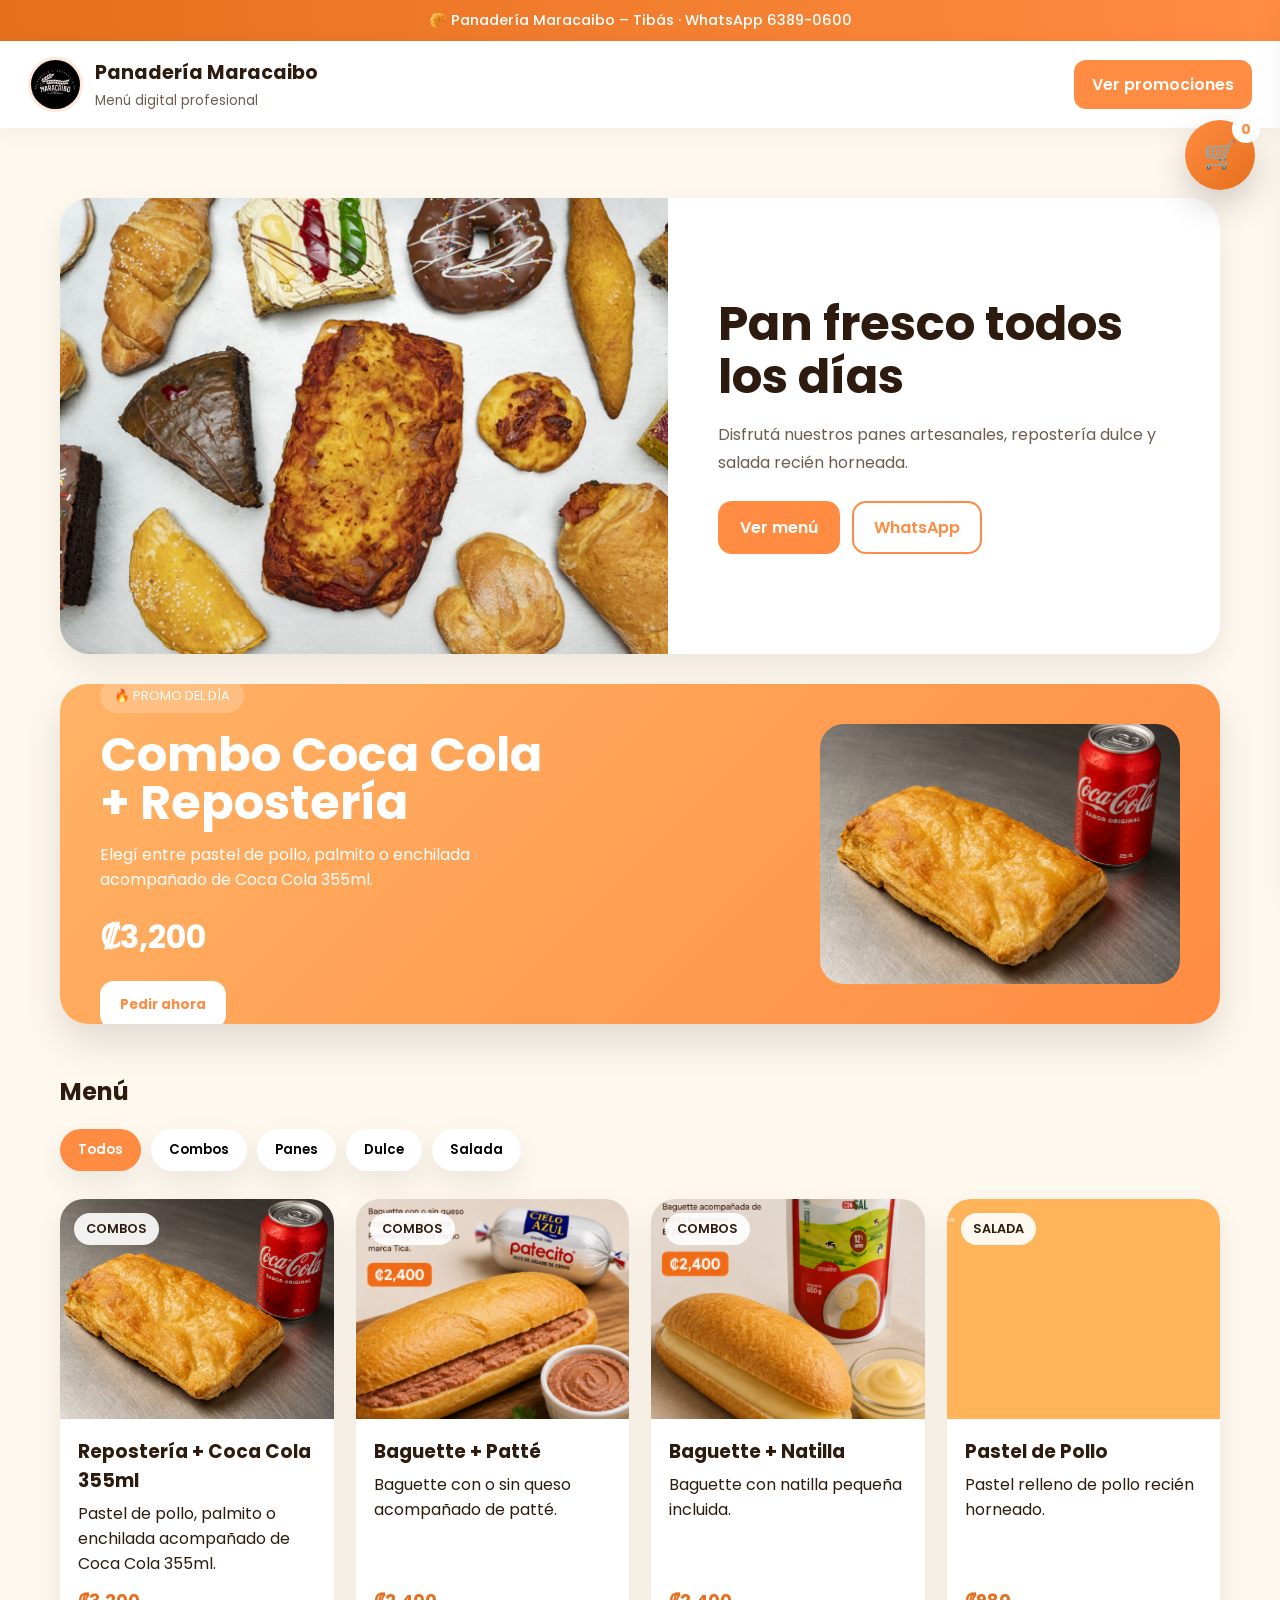
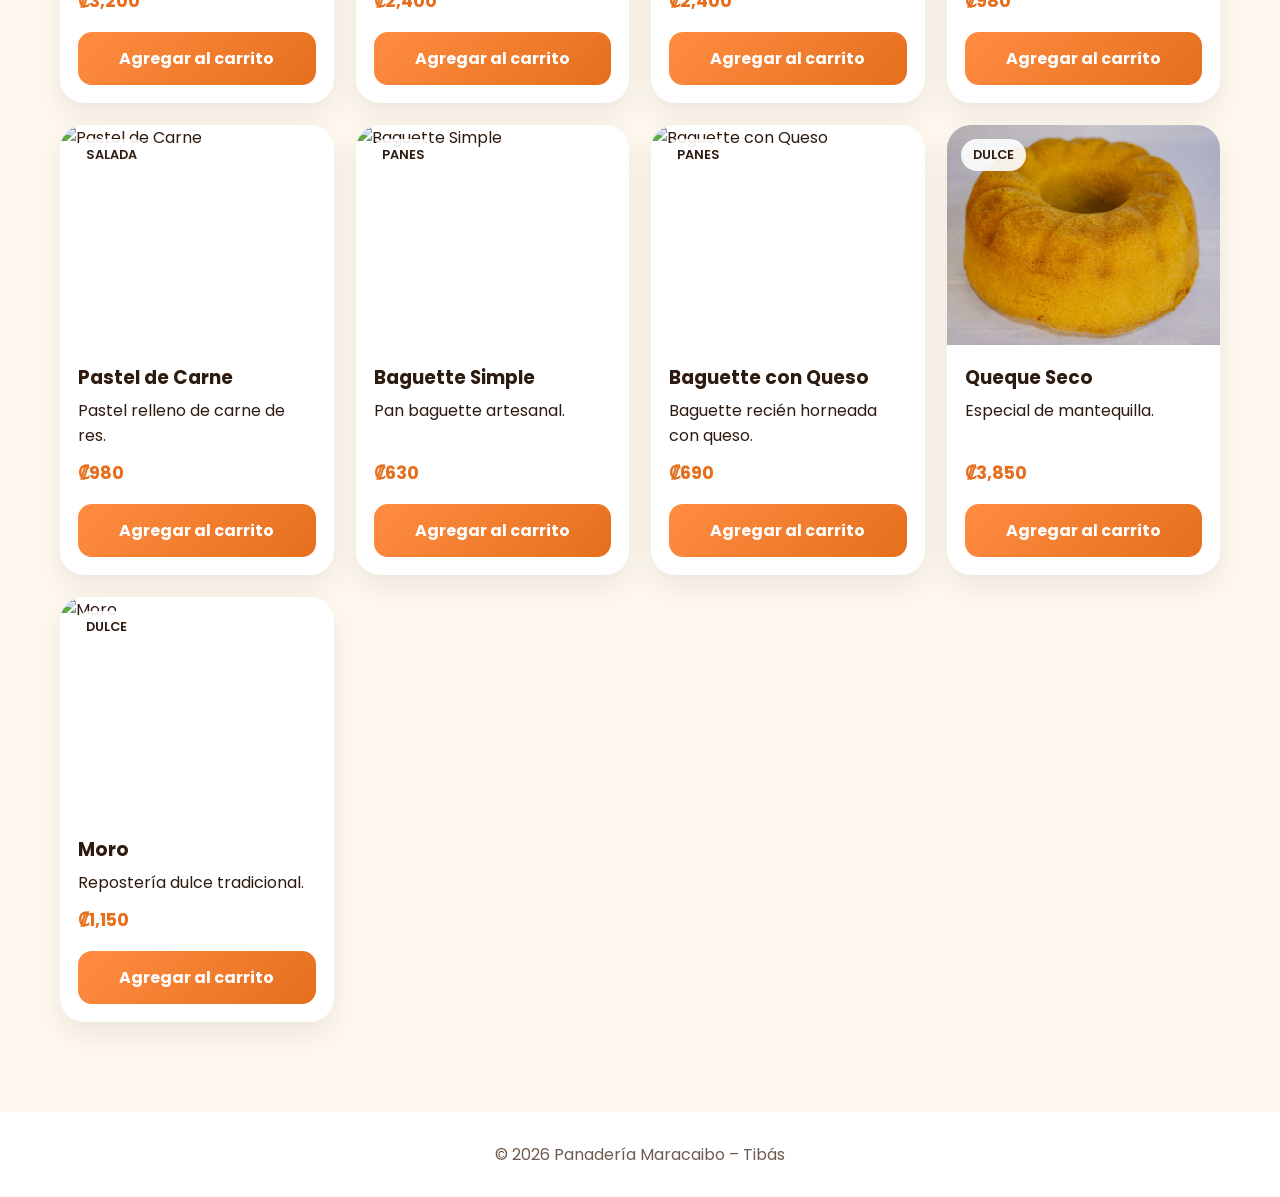
==== index.html @ ee7dabd1 "23" ====
<!DOCTYPE html>
<html lang="es">
<head>
<meta charset="UTF-8">
<meta name="viewport" content="width=device-width, initial-scale=1.0">

<title>Panadería Maracaibo – Tibás</title>

<link href="https://fonts.googleapis.com/css2?family=Poppins:wght@300;400;500;600;700&display=swap" rel="stylesheet">

<link rel="stylesheet" href="style.css">
</head>

<body>

<div class="top-bar">
🥐 Panadería Maracaibo – Tibás · WhatsApp 6389-0600
</div>

<header>

<div class="brand">

<img src="./img/logo-panaderia.jpg" class="logo-img">

<div>
<h1>Panadería Maracaibo</h1>
<small>Menú digital profesional</small>
</div>

</div>

<a href="#" class="header-btn">
Ver promociones
</a>

</header>
<!-- CARRITO -->

<div class="cart-icon" onclick="toggleCart()">

🛒

<span id="cart-count">
0
</span>

</div>

<div class="cart-panel" id="cartPanel">

<!-- HEADER -->

<div class="cart-header">

<h2>
Tu carrito
</h2>

<span onclick="toggleCart()">
×
</span>

</div>

<!-- ITEMS -->

<div id="cart-items">

<p>
Tu carrito está vacío
</p>

</div>

<!-- FOOTER -->

<div class="cart-footer">

<h3 id="cart-total">
Total: ₡0
</h3>

<div class="cart-actions">

<div class="trash-floating" onclick="vaciarCarrito()">
🗑️
</div>

<button onclick="mostrarFormulario()">
Realizar pedido
</button>

</div>

</div>

<!-- FORMULARIO -->

<div class="checkout-form" id="checkoutForm">

<h2>
Finalizar compra
</h2>

<input type="text" placeholder="Nombre completo">

<input type="tel" placeholder="Teléfono">

<input type="text" placeholder="Dirección exacta">

<select>

<option>Efectivo</option>
<option>Sinpe</option>
<option>Tarjeta</option>

</select>

<label class="upload-box">

Subir comprobante SINPE

<input type="file" hidden>

</label>

<textarea placeholder="Comentarios"></textarea>

<button class="finish-btn">
Realizar pedido
</button>

</div>

</div>

</div>

</div>

<div id="cart-items">

</div>

</div>

</div>

</div>

<!-- HERO -->

<section class="hero">

<div class="hero-box">

<img src="./img/hero-panaderia.jpg">

<div class="hero-content">

<h2>
Pan fresco todos los días
</h2>

<p>
Disfrutá nuestros panes artesanales,
repostería dulce y salada recién horneada.
</p>

<div class="hero-buttons">

<a href="#" class="btn-main">
Ver menú
</a>

<a href="#" class="btn-second">
WhatsApp
</a>

</div>

</div>

</div>

</section>

<!-- SLIDER -->

<section class="slider-section">

<div class="slider">

<div class="slide active">

<div class="slide-text">

<span class="slide-badge">
🔥 PROMO DEL DÍA
</span>

<h2>
Combo Coca Cola + Repostería
</h2>

<p>
Elegí entre pastel de pollo,
palmito o enchilada acompañado
de Coca Cola 355ml.
</p>

<div class="slide-price">
₡3,200
</div>

<button>
Pedir ahora
</button>

</div>

<img src="./img/combo-coca-cola.jpg">

</div>

<div class="slide">

<div class="slide-text">

<span class="slide-badge">
🥖 ESPECIAL
</span>

<h2>
Baguette + Patté
</h2>

<p>
Baguette con o sin queso acompañado de patté.
</p>

<div class="slide-price">
₡2,400
</div>

<button>
Ordenar
</button>

</div>

<img src="./img/baguette-patte.jpg">

</div>

<div class="slide">

<div class="slide-text">

<span class="slide-badge">
🍰 FAVORITO
</span>

<h2>
Queque Seco
</h2>

<p>
Especial de mantequilla recién horneado.
</p>

<div class="slide-price">
₡3,850
</div>

<button>
Comprar
</button>

</div>

<img src="./img/queque-seco.jpg">

</div>

</div>

</section>

<!-- MENU -->

<section class="section">

<h2 style="margin-bottom:20px;">
Menú
</h2>

<div class="filters">

<button class="filter active" data-cat="all">
Todos
</button>

<button class="filter" data-cat="combos">
Combos
</button>

<button class="filter" data-cat="panes">
Panes
</button>

<button class="filter" data-cat="dulce">
Dulce
</button>

<button class="filter" data-cat="salada">
Salada
</button>

</div>

<div class="grid" id="grid"></div>

</section>

<!-- MODAL -->

<div class="modal" id="modal">

<div class="modal-box">

<div class="close" onclick="cerrar()">
×
</div>

<img id="mImg">

<div class="modal-content">

<h3 id="mNombre"></h3>

<p id="mDesc"></p>

<div class="modal-price" id="mPrecio"></div>

</div>

</div>

</div>
<!-- =========================
FORMULARIO PEDIDOS
PEGAR ARRIBA DEL FOOTER
========================= -->

<div class="pedido-modal" id="pedidoModal">

<div class="pedido-box">

<span class="cerrar-pedido" onclick="cerrarPedido()">
×
</span>

<h2>Finalizar pedido</h2>

<form id="pedidoForm">

<input 
type="text" 
id="nombre" 
placeholder="Nombre completo" 
required
>

<input 
type="tel" 
id="telefono" 
placeholder="Teléfono" 
required
>

<input 
type="text" 
id="direccion" 
placeholder="Dirección" 
required
>

<textarea 
id="productosPedido" 
readonly
></textarea>

<select id="metodoPago">

<option>Efectivo</option>
<option>Sinpe</option>
<option>Tarjeta</option>

</select>

<textarea 
id="comentarios" 
placeholder="Comentarios adicionales"
></textarea>

<button type="submit">
Enviar pedido
</button>

</form>

</div>

</div>

<footer>


© 2026 Panadería Maracaibo – Tibás
</footer>

<script src="script.js"></script>
</body>
</html>
---- style.css ----
:root{
--naranja:#ff8c42;
--naranja-oscuro:#e56f1c;
--crema:#fff8ef;
--texto:#2e1b0f;
--gris:#6f5b4f;
--card:#ffffff;
--shadow:0 12px 30px rgba(0,0,0,.08);
}

*{
margin:0;
padding:0;
box-sizing:border-box;
font-family:'Poppins',sans-serif;
}

body{
background:var(--crema);
color:var(--texto);
overflow-x:hidden;
}

/* TOP */

.top-bar{
background:linear-gradient(90deg,var(--naranja-oscuro),var(--naranja));
color:white;
padding:10px;
text-align:center;
font-size:.9rem;
font-weight:500;
}

/* HEADER */

header{
background:white;
padding:16px 28px;
display:flex;
justify-content:space-between;
align-items:center;
position:sticky;
top:0;
z-index:100;
box-shadow:0 5px 20px rgba(0,0,0,.05);
}

.brand{
display:flex;
align-items:center;
gap:12px;
}

.logo-img{
width:55px;
height:55px;
border-radius:50%;
object-fit:cover;
border:3px solid rgba(255,140,66,.2);
}

.brand h1{
font-size:1.2rem;
}

.brand small{
color:var(--gris);
}

.header-btn{
background:var(--naranja);
color:white;
padding:12px 18px;
border-radius:12px;
text-decoration:none;
font-weight:600;
transition:.2s;
}

.header-btn:hover{
background:var(--naranja-oscuro);
}

/* HERO */

.hero{
max-width:1200px;
margin:30px auto;
padding:0 20px;
}

.hero-box{
background:white;
border-radius:30px;
overflow:hidden;
display:grid;
grid-template-columns:1.1fr 1fr;
box-shadow:var(--shadow);
}

.hero-box img{
width:100%;
height:100%;
object-fit:cover;
min-height:420px;
}

.hero-content{
padding:50px;
display:flex;
flex-direction:column;
justify-content:center;
}

.hero-content h2{
font-size:3rem;
line-height:1.1;
margin-bottom:18px;
}

.hero-content p{
font-size:1rem;
color:var(--gris);
line-height:1.7;
margin-bottom:25px;
}

.hero-buttons{
display:flex;
gap:12px;
flex-wrap:wrap;
}

.btn-main{
background:var(--naranja);
color:white;
padding:14px 22px;
border-radius:14px;
text-decoration:none;
font-weight:600;
}

.btn-second{
border:2px solid var(--naranja);
color:var(--naranja);
padding:12px 20px;
border-radius:14px;
text-decoration:none;
font-weight:600;
}

/* SLIDER */

.slider-section{
max-width:1200px;
margin:auto;
padding:0 20px 40px;
}

.slider{
position:relative;
height:340px;
border-radius:28px;
overflow:hidden;
box-shadow:0 18px 40px rgba(0,0,0,.12);
}

.slide{
position:absolute;
inset:0;
opacity:0;
transition:1s;
display:flex;
align-items:center;
justify-content:space-between;
padding:40px;
background:linear-gradient(135deg,#ffb366,#ff8c42);
color:white;
}

.slide.active{
opacity:1;
z-index:2;
}

.slide-text{
max-width:450px;
}

.slide-badge{
display:inline-block;
padding:8px 14px;
border-radius:999px;
background:rgba(255,255,255,.2);
margin-bottom:18px;
font-size:.8rem;
}

.slide h2{
font-size:3rem;
line-height:1;
margin-bottom:15px;
}

.slide p{
line-height:1.6;
margin-bottom:20px;
}

.slide-price{
font-size:2rem;
font-weight:700;
margin-bottom:20px;
}

.slide button{
background:white;
border:none;
padding:14px 20px;
border-radius:14px;
font-weight:700;
color:#ff8c42;
cursor:pointer;
}

.slide img{
width:360px;
height:260px;
object-fit:cover;
border-radius:24px;
}

/* MENU */

.section{
max-width:1200px;
margin:auto;
padding:10px 20px 40px;
}

.filters{
display:flex;
gap:10px;
flex-wrap:wrap;
margin-bottom:28px;
}

.filter{
border:none;
padding:11px 18px;
border-radius:999px;
background:white;
cursor:pointer;
font-weight:600;
box-shadow:var(--shadow);
}

.filter.active{
background:var(--naranja);
color:white;
}

.grid{
display:grid;
grid-template-columns:repeat(auto-fill,minmax(270px,1fr));
gap:22px;
}

.card{
background:white;
border-radius:24px;
overflow:hidden;
box-shadow:0 12px 30px rgba(0,0,0,.08);
cursor:pointer;
transition:.25s;
position:relative;
display:flex;
flex-direction:column;
height:100%;
}

.card:hover{
transform:translateY(-6px);
}

.card img{
width:100%;
height:220px;
object-fit:cover;
}

.card-body{
padding:18px;
display:flex;
flex-direction:column;
flex:1;
}

.card-body h3{
margin-bottom:6px;
}

.card-body p{
flex:1;
}

.price{
margin-top:12px;
font-size:1.1rem;
font-weight:700;
color:var(--naranja-oscuro);
}

.tag{
position:absolute;
top:14px;
left:14px;
background:rgba(255,255,255,.9);
padding:7px 12px;
border-radius:999px;
font-size:.8rem;
font-weight:600;
}

/* MODAL */

.modal{
display:none;
position:fixed;
inset:0;
background:rgba(0,0,0,.6);
justify-content:center;
align-items:center;
padding:20px;
z-index:999;
}

.modal-box{
background:white;
width:100%;
max-width:950px;
border-radius:30px;
overflow:hidden;
display:grid;
grid-template-columns:1fr 1fr;
position:relative;
}

.modal-box img{
width:100%;
height:100%;
object-fit:cover;
min-height:500px;
}

.modal-content{
padding:40px;
display:flex;
flex-direction:column;
justify-content:center;
}

.modal-content h3{
font-size:2rem;
margin-bottom:12px;
}

.modal-price{
font-size:2rem;
font-weight:700;
color:var(--naranja-oscuro);
margin-top:20px;
}

.close{
position:absolute;
top:16px;
right:16px;
width:42px;
height:42px;
border-radius:50%;
background:white;
display:flex;
align-items:center;
justify-content:center;
cursor:pointer;
font-size:1.4rem;
box-shadow:var(--shadow);
}

footer{
margin-top:50px;
padding:30px;
text-align:center;
background:white;
color:var(--gris);
}

@media(max-width:950px){

.hero-box,
.modal-box{
grid-template-columns:1fr;
}

.slide{
flex-direction:column;
justify-content:center;
text-align:center;
gap:20px;
}

.slide img{
width:100%;
max-width:300px;
height:220px;
}

.hero-content{
padding:30px;
}

.hero-content h2{
font-size:2.2rem;
}

}
/* =========================
FORMULARIO PEDIDOS
========================= */

.pedido-modal{
display:none;
position:fixed;
top:0;
left:0;
width:100%;
height:100%;
background:rgba(0,0,0,.65);
justify-content:center;
align-items:center;
z-index:99999;
padding:20px;
}

.pedido-box{
background:#fff;
width:100%;
max-width:520px;
padding:30px;
border-radius:25px;
position:relative;
box-shadow:0 20px 60px rgba(0,0,0,.25);
animation:popup .25s ease;
}

@keyframes popup{
from{
transform:scale(.9);
opacity:0;
}
to{
transform:scale(1);
opacity:1;
}
}

.pedido-box h2{
margin-bottom:20px;
font-size:2rem;
color:#2e1b0f;
}

.pedido-box form{
display:flex;
flex-direction:column;
gap:15px;
}

.pedido-box input,
.pedido-box textarea,
.pedido-box select{
padding:14px;
border-radius:14px;
border:1px solid #ddd;
font-size:1rem;
width:100%;
outline:none;
}

.pedido-box textarea{
min-height:100px;
resize:none;
}

.pedido-box button{
background:linear-gradient(135deg,#ff8c42,#e56f1c);
color:white;
border:none;
padding:15px;
border-radius:14px;
font-weight:700;
cursor:pointer;
font-size:1rem;
}

.cerrar-pedido{
position:absolute;
top:14px;
right:18px;
font-size:1.6rem;
cursor:pointer;
}

.buy-btn{
margin-top:18px;
width:100%;
background:linear-gradient(135deg,#ff8c42,#e56f1c);
border:none;
padding:14px;
border-radius:14px;
color:white;
font-weight:700;
cursor:pointer;
font-size:1rem;
transition:.2s;
}

.buy-btn:hover{
transform:translateY(-2px);
}

/* =========================
CARRITO
========================= */

.cart-icon{
position:fixed;
top:95px;
right:25px;
width:70px;
height:70px;
border-radius:50%;
background:linear-gradient(135deg,#ff8c42,#e56f1c);
display:flex;
align-items:center;
justify-content:center;
font-size:1.7rem;
cursor:pointer;
z-index:9999;
color:white;
box-shadow:0 15px 35px rgba(0,0,0,.18);
}

#cart-count{
position:absolute;
top:-5px;
right:-5px;
background:white;
color:#ff8c42;
width:28px;
height:28px;
border-radius:50%;
display:flex;
align-items:center;
justify-content:center;
font-size:.9rem;
font-weight:700;
}

.cart-panel{
position:fixed;
top:0;
right:-450px;
width:420px;
height:100vh;
background:white;
z-index:99999;
box-shadow:-10px 0 40px rgba(0,0,0,.15);
transition:.35s;
display:flex;
flex-direction:column;
}

.cart-panel.active{
right:0;
}

.cart-header{
padding:24px;
display:flex;
justify-content:space-between;
align-items:center;
border-bottom:1px solid #eee;
}

.cart-header h2{
font-size:1.5rem;
}

.cart-header span{
font-size:2rem;
cursor:pointer;
}

#cart-items{
flex:1;
overflow-y:auto;
padding:20px;
display:flex;
flex-direction:column;
gap:14px;
}

.cart-item{
display:flex;
gap:14px;
background:#fff8ef;
padding:12px;
border-radius:18px;
}

.cart-item img{
width:80px;
height:80px;
object-fit:cover;
border-radius:14px;
}

.cart-item h4{
font-size:1rem;
margin-bottom:4px;
}

.cart-item p{
font-size:.9rem;
color:#666;
}

.cart-price{
font-weight:700;
color:#e56f1c;
margin-top:5px;
}

.cart-footer{
padding:20px;
border-top:1px solid #eee;
}

.cart-footer button{
width:100%;
padding:15px;
border:none;
border-radius:14px;
background:linear-gradient(135deg,#ff8c42,#e56f1c);
color:white;
font-weight:700;
cursor:pointer;
font-size:1rem;
margin-top:12px;
}

.checkout-form{
display:none;
padding:20px;
border-top:1px solid #eee;
flex-direction:column;
gap:12px;
}

.checkout-form.active{
display:flex;
}

.checkout-form input,
.checkout-form textarea,
.checkout-form select{
padding:14px;
border-radius:12px;
border:1px solid #ddd;
font-size:1rem;
}

.checkout-form textarea{
min-height:100px;
resize:none;
}

/* =========================
CARRITO
========================= */

.cart-icon{
position:fixed;
top:120px;
right:25px;
width:70px;
height:70px;
border-radius:50%;
background:linear-gradient(135deg,#ff8c42,#e56f1c);
display:flex;
align-items:center;
justify-content:center;
font-size:1.7rem;
cursor:pointer;
z-index:9999;
color:white;
box-shadow:0 15px 35px rgba(0,0,0,.18);
}

#cart-count{
position:absolute;
top:-5px;
right:-5px;
background:white;
color:#ff8c42;
width:28px;
height:28px;
border-radius:50%;
display:flex;
align-items:center;
justify-content:center;
font-size:.9rem;
font-weight:700;
}

.cart-panel{
position:fixed;
top:0;
right:-450px;
width:420px;
height:100vh;
background:white;
z-index:99999;
box-shadow:-10px 0 40px rgba(0,0,0,.15);
transition:.35s;
display:flex;
flex-direction:column;
}

.cart-panel.active{
right:0;
}

.cart-header{
padding:24px;
display:flex;
justify-content:space-between;
align-items:center;
border-bottom:1px solid #eee;
}

.cart-header h2{
font-size:1.5rem;
}

.cart-header span{
font-size:2rem;
cursor:pointer;
}

#cart-items{
padding:20px;
}
/* ITEMS CARRITO */

.cart-item{
display:flex;
gap:12px;
background:#fff8ef;
padding:12px;
border-radius:18px;
margin-bottom:14px;
}

.cart-item img{
width:80px;
height:80px;
object-fit:cover;
border-radius:14px;
}

.cart-info{
flex:1;
}

.cart-info h4{
font-size:1rem;
margin-bottom:4px;
}

.cart-info p{
color:#666;
font-size:.9rem;
}

.cart-controls{
display:flex;
align-items:center;
gap:10px;
margin-top:10px;
}

.cart-controls button{
width:30px;
height:30px;
border:none;
border-radius:8px;
background:#ff8c42;
color:white;
font-size:1rem;
cursor:pointer;
font-weight:bold;
}

.cart-price{
margin-top:10px;
font-weight:700;
color:#e56f1c;
}

.cart-footer{
padding:20px;
border-top:1px solid #eee;
background:white;
position:sticky;
bottom:0;
}

.cart-footer h3{
margin-bottom:12px;
}

.cart-footer button{
width:100%;
padding:15px;
border:none;
border-radius:14px;
background:linear-gradient(135deg,#ff8c42,#e56f1c);
color:white;
font-weight:700;
cursor:pointer;
font-size:1rem;
}

.trash-floating{

position:absolute;

bottom:90px;
right:20px;

width:45px !important;
height:45px !important;

background:#e56f1c;

border-radius:50% !important;

display:flex !important;
align-items:center !important;
justify-content:center !important;

color:white;

font-size:1.1rem;

cursor:pointer;

z-index:999;

box-shadow:0 8px 20px rgba(0,0,0,.2);

transition:.25s;

padding:0 !important;
margin:0 !important;

min-width:45px !important;
max-width:45px !important;

}

.trash-floating:hover{

transform:scale(1.1);

}
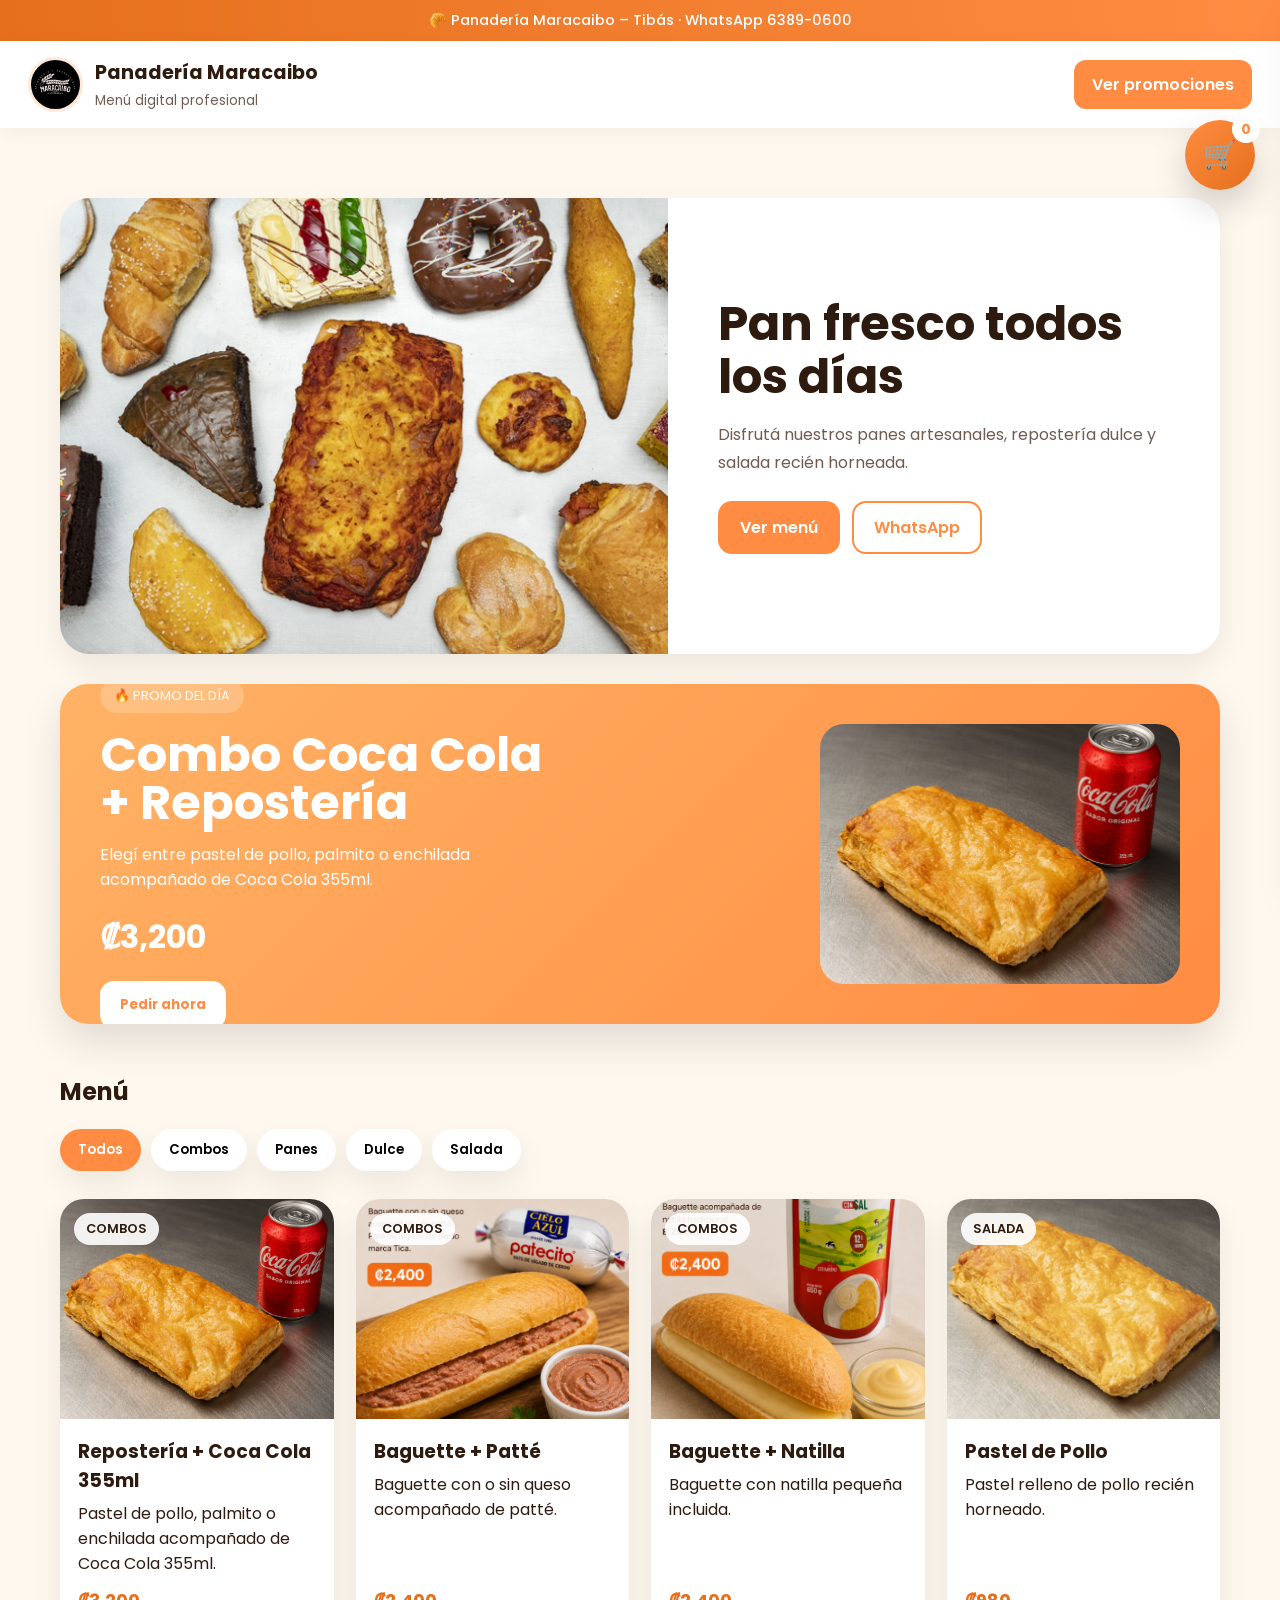
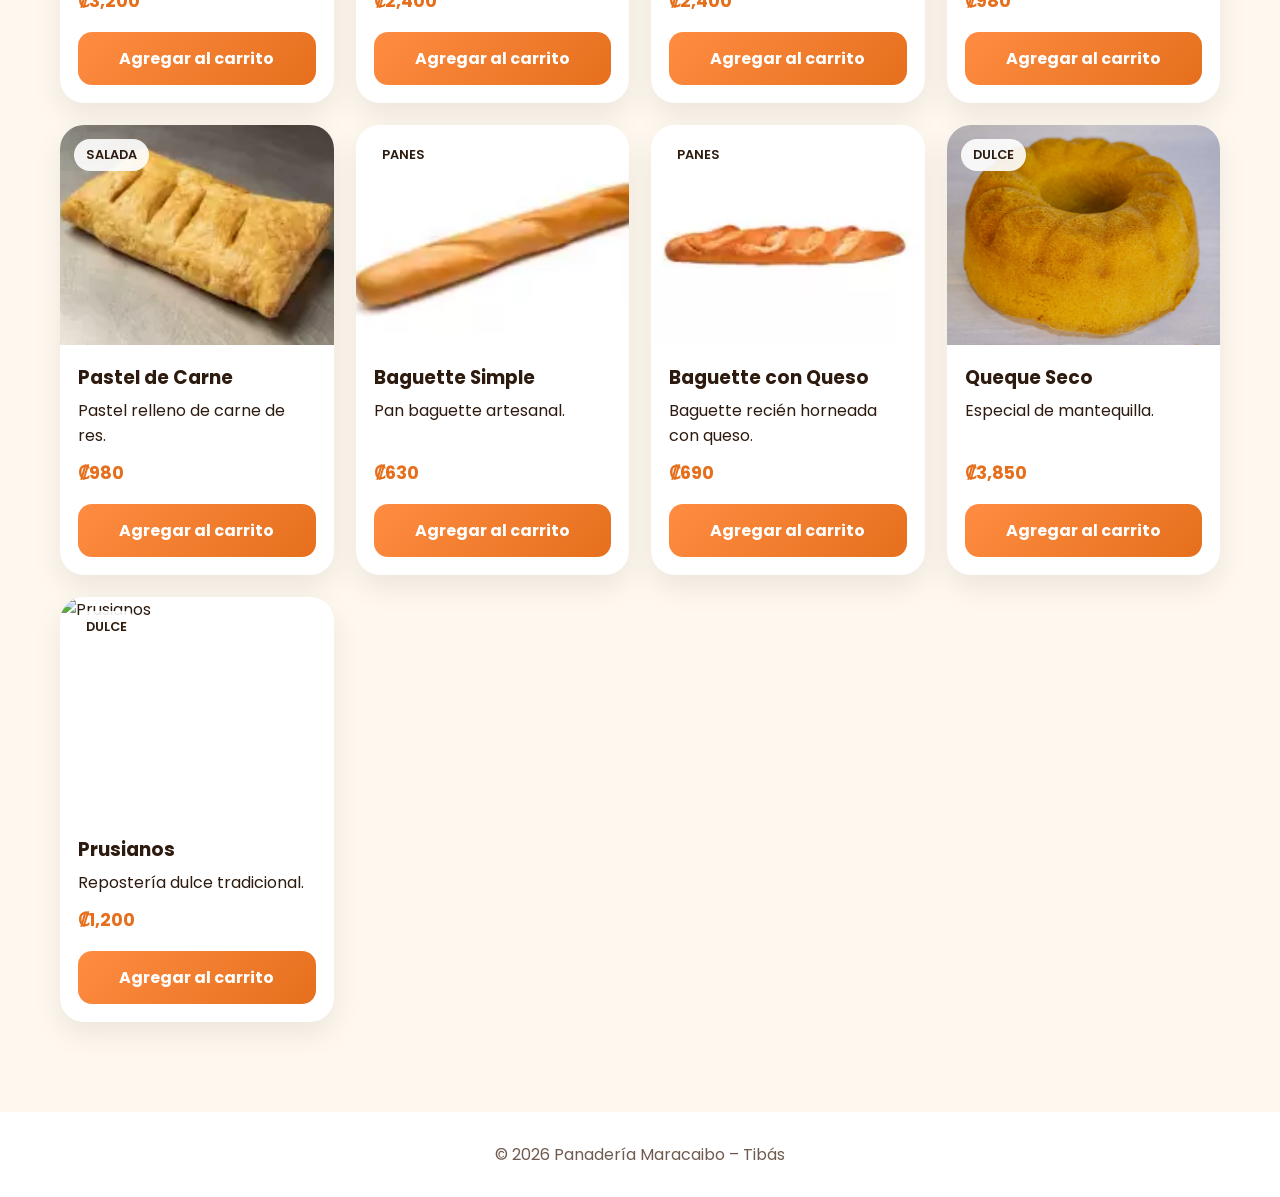
==== commit 6a821efa: "223" ====
--- a/index.html
+++ b/index.html
@@ -426,4 +426,4 @@
 </html>
 
 
-    +    
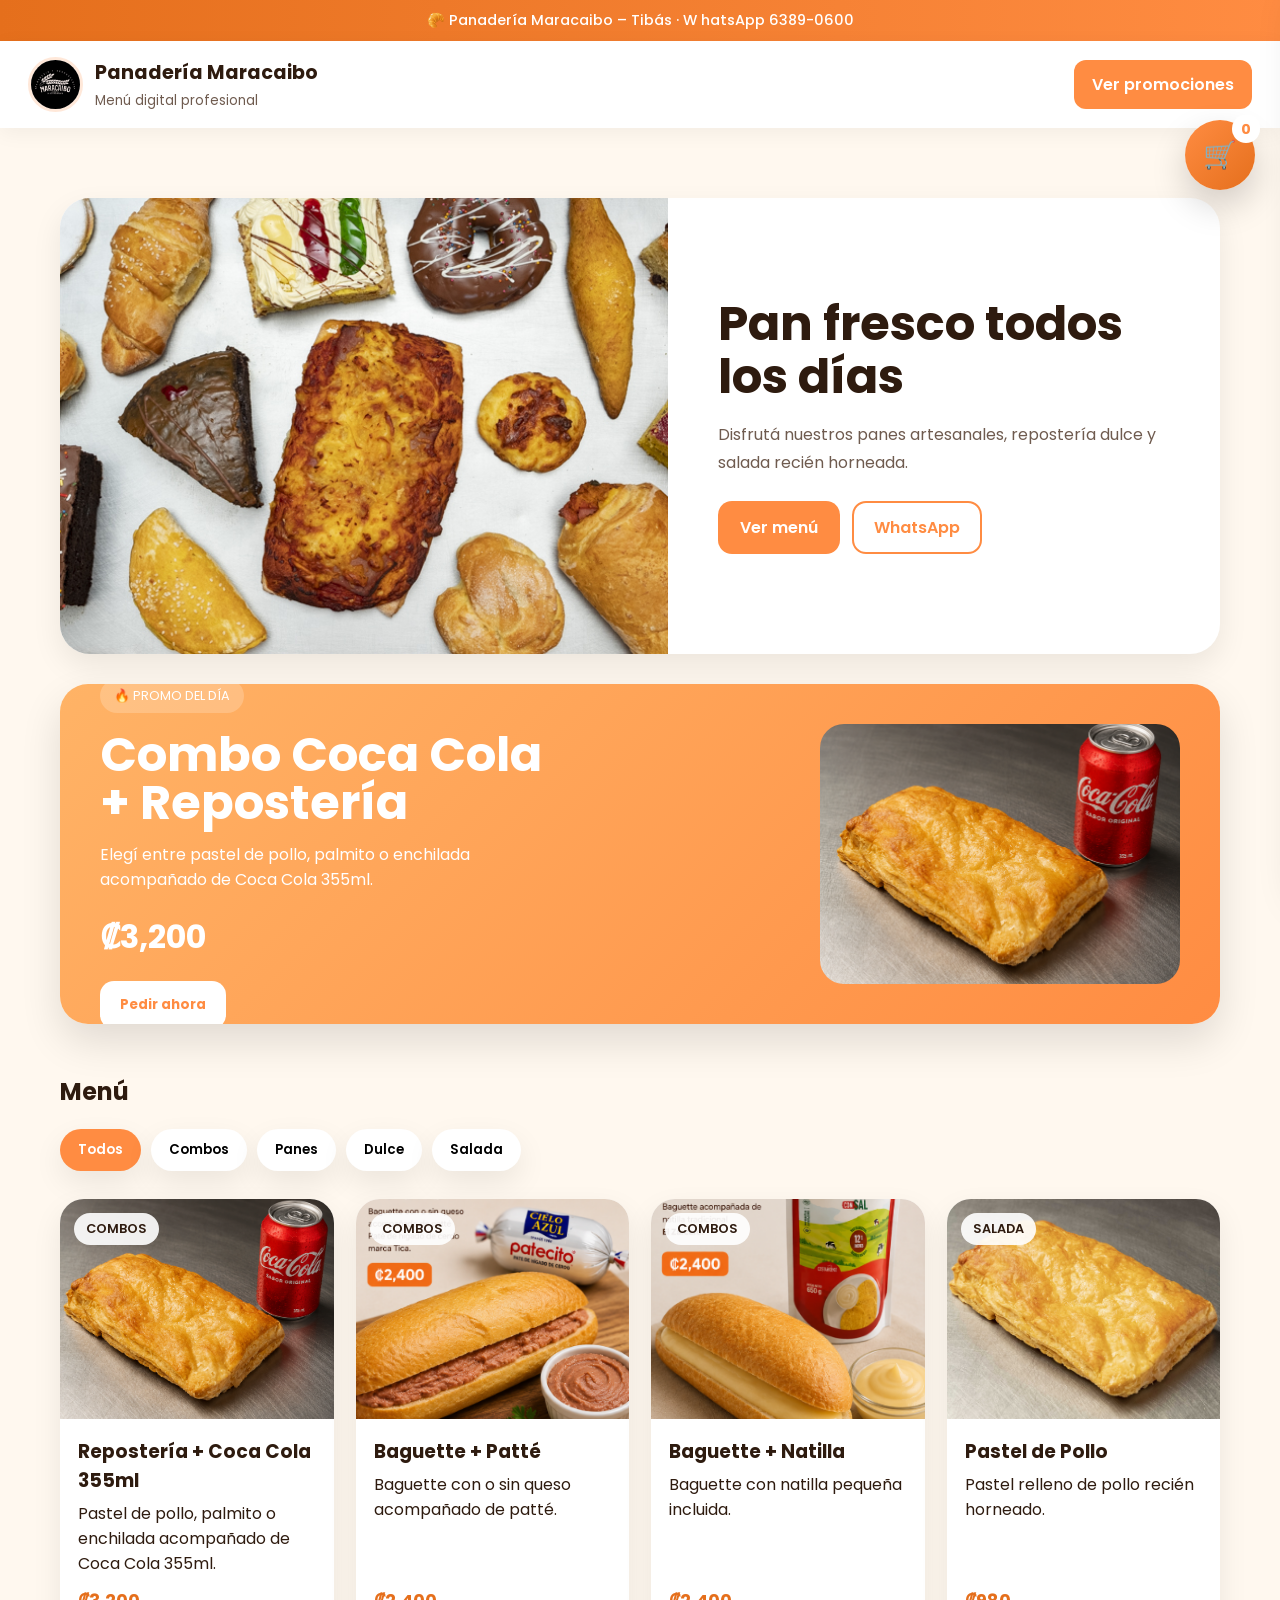
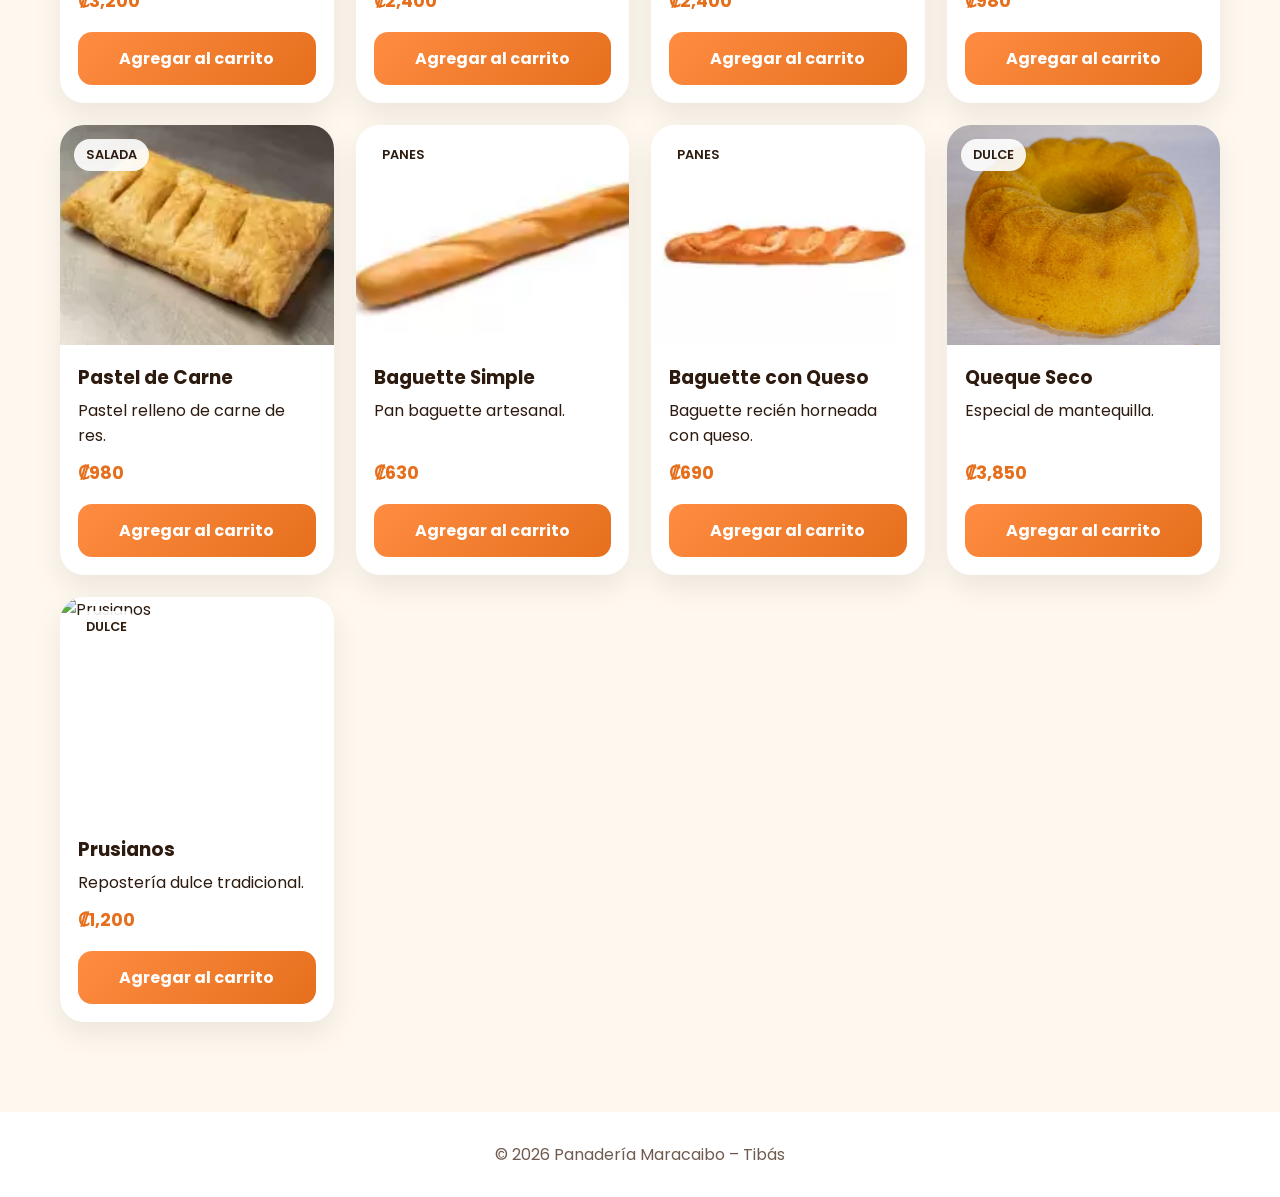
==== commit d931264d: "version sebastian Implementando  framework de DJANGO" ====
--- a/index.html
+++ b/index.html
@@ -1,429 +1,408 @@
 <!DOCTYPE html>
 <html lang="es">
+
 <head>
-<meta charset="UTF-8">
-<meta name="viewport" content="width=device-width, initial-scale=1.0">
-
-<title>Panadería Maracaibo – Tibás</title>
-
-<link href="https://fonts.googleapis.com/css2?family=Poppins:wght@300;400;500;600;700&display=swap" rel="stylesheet">
-
-<link rel="stylesheet" href="style.css">
+    <meta charset="UTF-8">
+    <meta name="viewport" content="width=device-width, initial-scale=1.0">
+
+    <title>Panadería Maracaibo – Tibás</title>
+
+    <link href="https://fonts.googleapis.com/css2?family=Poppins:wght@300;400;500;600;700&display=swap"
+        rel="stylesheet">
+
+    <link rel="stylesheet" href="static/css/style.css">
 </head>
 
 <body>
 
-<div class="top-bar">
-🥐 Panadería Maracaibo – Tibás · WhatsApp 6389-0600
-</div>
-
-<header>
-
-<div class="brand">
-
-<img src="./img/logo-panaderia.jpg" class="logo-img">
-
-<div>
-<h1>Panadería Maracaibo</h1>
-<small>Menú digital profesional</small>
-</div>
-
-</div>
-
-<a href="#" class="header-btn">
-Ver promociones
-</a>
-
-</header>
-<!-- CARRITO -->
-
-<div class="cart-icon" onclick="toggleCart()">
-
-🛒
-
-<span id="cart-count">
-0
-</span>
-
-</div>
-
-<div class="cart-panel" id="cartPanel">
-
-<!-- HEADER -->
-
-<div class="cart-header">
-
-<h2>
-Tu carrito
-</h2>
-
-<span onclick="toggleCart()">
-×
-</span>
-
-</div>
-
-<!-- ITEMS -->
-
-<div id="cart-items">
-
-<p>
-Tu carrito está vacío
-</p>
-
-</div>
-
-<!-- FOOTER -->
-
-<div class="cart-footer">
-
-<h3 id="cart-total">
-Total: ₡0
-</h3>
-
-<div class="cart-actions">
-
-<div class="trash-floating" onclick="vaciarCarrito()">
-🗑️
-</div>
-
-<button onclick="mostrarFormulario()">
-Realizar pedido
-</button>
-
-</div>
-
-</div>
-
-<!-- FORMULARIO -->
-
-<div class="checkout-form" id="checkoutForm">
-
-<h2>
-Finalizar compra
-</h2>
-
-<input type="text" placeholder="Nombre completo">
-
-<input type="tel" placeholder="Teléfono">
-
-<input type="text" placeholder="Dirección exacta">
-
-<select>
-
-<option>Efectivo</option>
-<option>Sinpe</option>
-<option>Tarjeta</option>
-
-</select>
-
-<label class="upload-box">
-
-Subir comprobante SINPE
-
-<input type="file" hidden>
-
-</label>
-
-<textarea placeholder="Comentarios"></textarea>
-
-<button class="finish-btn">
-Realizar pedido
-</button>
-
-</div>
-
-</div>
-
-</div>
-
-</div>
-
-<div id="cart-items">
-
-</div>
-
-</div>
-
-</div>
-
-</div>
-
-<!-- HERO -->
-
-<section class="hero">
-
-<div class="hero-box">
-
-<img src="./img/hero-panaderia.jpg">
-
-<div class="hero-content">
-
-<h2>
-Pan fresco todos los días
-</h2>
-
-<p>
-Disfrutá nuestros panes artesanales,
-repostería dulce y salada recién horneada.
-</p>
-
-<div class="hero-buttons">
-
-<a href="#" class="btn-main">
-Ver menú
-</a>
-
-<a href="#" class="btn-second">
-WhatsApp
-</a>
-
-</div>
-
-</div>
-
-</div>
-
-</section>
-
-<!-- SLIDER -->
-
-<section class="slider-section">
-
-<div class="slider">
-
-<div class="slide active">
-
-<div class="slide-text">
-
-<span class="slide-badge">
-🔥 PROMO DEL DÍA
-</span>
-
-<h2>
-Combo Coca Cola + Repostería
-</h2>
-
-<p>
-Elegí entre pastel de pollo,
-palmito o enchilada acompañado
-de Coca Cola 355ml.
-</p>
-
-<div class="slide-price">
-₡3,200
-</div>
-
-<button>
-Pedir ahora
-</button>
-
-</div>
-
-<img src="./img/combo-coca-cola.jpg">
-
-</div>
-
-<div class="slide">
-
-<div class="slide-text">
-
-<span class="slide-badge">
-🥖 ESPECIAL
-</span>
-
-<h2>
-Baguette + Patté
-</h2>
-
-<p>
-Baguette con o sin queso acompañado de patté.
-</p>
-
-<div class="slide-price">
-₡2,400
-</div>
-
-<button>
-Ordenar
-</button>
-
-</div>
-
-<img src="./img/baguette-patte.jpg">
-
-</div>
-
-<div class="slide">
-
-<div class="slide-text">
-
-<span class="slide-badge">
-🍰 FAVORITO
-</span>
-
-<h2>
-Queque Seco
-</h2>
-
-<p>
-Especial de mantequilla recién horneado.
-</p>
-
-<div class="slide-price">
-₡3,850
-</div>
-
-<button>
-Comprar
-</button>
-
-</div>
-
-<img src="./img/queque-seco.jpg">
-
-</div>
-
-</div>
-
-</section>
-
-<!-- MENU -->
-
-<section class="section">
-
-<h2 style="margin-bottom:20px;">
-Menú
-</h2>
-
-<div class="filters">
-
-<button class="filter active" data-cat="all">
-Todos
-</button>
-
-<button class="filter" data-cat="combos">
-Combos
-</button>
-
-<button class="filter" data-cat="panes">
-Panes
-</button>
-
-<button class="filter" data-cat="dulce">
-Dulce
-</button>
-
-<button class="filter" data-cat="salada">
-Salada
-</button>
-
-</div>
-
-<div class="grid" id="grid"></div>
-
-</section>
-
-<!-- MODAL -->
-
-<div class="modal" id="modal">
-
-<div class="modal-box">
-
-<div class="close" onclick="cerrar()">
-×
-</div>
-
-<img id="mImg">
-
-<div class="modal-content">
-
-<h3 id="mNombre"></h3>
-
-<p id="mDesc"></p>
-
-<div class="modal-price" id="mPrecio"></div>
-
-</div>
-
-</div>
-
-</div>
-<!-- =========================
+    <div class="top-bar">
+        🥐 Panadería Maracaibo – Tibás · W hatsApp 6389-0600
+    </div>
+
+    <header>
+
+        <div class="brand">
+
+            <img src="static/img/logo-panaderia.jpg" class="logo-img">
+
+            <div>
+                <h1>Panadería Maracaibo</h1>
+                <small>Menú digital profesional</small>
+            </div>
+
+        </div>
+
+        <a href="#" class="header-btn">
+            Ver promociones
+        </a>
+
+    </header>
+    <!-- CARRITO -->
+
+    <div class="cart-icon" onclick="toggleCart()">
+
+        🛒
+
+        <span id="cart-count">
+            0
+        </span>
+
+    </div>
+
+    <div class="cart-panel" id="cartPanel">
+
+        <!-- HEADER -->
+
+        <div class="cart-header">
+
+            <h2>
+                Tu carrito
+            </h2>
+
+            <span onclick="toggleCart()">
+                ×
+            </span>
+
+        </div>
+
+        <!-- ITEMS -->
+
+        <div id="cart-items">
+
+            <p>
+                Tu carrito está vacío
+            </p>
+
+        </div>
+
+        <!-- FOOTER -->
+
+        <div class="cart-footer">
+
+            <h3 id="cart-total">
+                Total: ₡0
+            </h3>
+
+            <div class="cart-actions">
+
+                <div class="trash-floating" onclick="vaciarCarrito()">
+                    🗑️
+                </div>
+
+                <button onclick="mostrarFormulario()">
+                    Realizar pedido
+                </button>
+
+            </div>
+
+        </div>
+
+        <!-- FORMULARIO -->
+
+        <div class="checkout-form" id="checkoutForm">
+
+            <h2>
+                Finalizar compra
+            </h2>
+
+            <input type="text" placeholder="Nombre completo">
+
+            <input type="tel" placeholder="Teléfono">
+
+            <input type="text" placeholder="Dirección exacta">
+
+            <select>
+
+                <option>Efectivo</option>
+                <option>Sinpe</option>
+                <option>Tarjeta</option>
+
+            </select>
+
+            <label class="upload-box">
+
+                Subir comprobante SINPE
+
+                <input type="file" hidden>
+
+            </label>
+
+            <textarea placeholder="Comentarios"></textarea>
+
+            <button class="finish-btn">
+                Realizar pedido
+            </button>
+
+        </div>
+
+    </div>
+
+    </div>
+
+    </div>
+
+    <div id="cart-items">
+
+    </div>
+
+    </div>
+
+    </div>
+
+    </div>
+
+    <!-- HERO -->
+
+    <section class="hero">
+
+        <div class="hero-box">
+
+            <img src="static/img/hero-panaderia.jpg">
+
+            <div class="hero-content">
+
+                <h2>
+                    Pan fresco todos los días
+                </h2>
+
+                <p>
+                    Disfrutá nuestros panes artesanales,
+                    repostería dulce y salada recién horneada.
+                </p>
+
+                <div class="hero-buttons">
+
+                    <a href="#" class="btn-main">
+                        Ver menú
+                    </a>
+
+                    <a href="#" class="btn-second">
+                        WhatsApp
+                    </a>
+
+                </div>
+
+            </div>
+
+        </div>
+
+    </section>
+
+    <!-- SLIDER -->
+
+    <section class="slider-section">
+
+        <div class="slider">
+
+            <div class="slide active">
+
+                <div class="slide-text">
+
+                    <span class="slide-badge">
+                        🔥 PROMO DEL DÍA
+                    </span>
+
+                    <h2>
+                        Combo Coca Cola + Repostería
+                    </h2>
+
+                    <p>
+                        Elegí entre pastel de pollo,
+                        palmito o enchilada acompañado
+                        de Coca Cola 355ml.
+                    </p>
+
+                    <div class="slide-price">
+                        ₡3,200
+                    </div>
+
+                    <button>
+                        Pedir ahora
+                    </button>
+
+                </div>
+
+                <img src="static/img/combo-coca-cola.jpg">
+
+            </div>
+
+            <div class="slide">
+
+                <div class="slide-text">
+
+                    <span class="slide-badge">
+                        🥖 ESPECIAL
+                    </span>
+
+                    <h2>
+                        Baguette + Patté
+                    </h2>
+
+                    <p>
+                        Baguette con o sin queso acompañado de patté.
+                    </p>
+
+                    <div class="slide-price">
+                        ₡2,400
+                    </div>
+
+                    <button>
+                        Ordenar
+                    </button>
+
+                </div>
+
+                <img src="static/img/baguette-patte.jpg">
+
+            </div>
+
+            <div class="slide">
+
+                <div class="slide-text">
+
+                    <span class="slide-badge">
+                        🍰 FAVORITO
+                    </span>
+
+                    <h2>
+                        Queque Seco
+                    </h2>
+
+                    <p>
+                        Especial de mantequilla recién horneado.
+                    </p>
+
+                    <div class="slide-price">
+                        ₡3,850
+                    </div>
+
+                    <button>
+                        Comprar
+                    </button>
+
+                </div>
+
+                <img src="static/img/queque-seco.jpg">
+
+            </div>
+
+        </div>
+
+    </section>
+
+    <!-- MENU -->
+
+    <section class="section">
+
+        <h2 style="margin-bottom:20px;">
+            Menú
+        </h2>
+
+        <div class="filters">
+
+            <button class="filter active" data-cat="all">
+                Todos
+            </button>
+
+            <button class="filter" data-cat="combos">
+                Combos
+            </button>
+
+            <button class="filter" data-cat="panes">
+                Panes
+            </button>
+
+            <button class="filter" data-cat="dulce">
+                Dulce
+            </button>
+
+            <button class="filter" data-cat="salada">
+                Salada
+            </button>
+
+        </div>
+
+        <div class="grid" id="grid"></div>
+
+    </section>
+
+    <!-- MODAL -->
+
+    <div class="modal" id="modal">
+
+        <div class="modal-box">
+
+            <div class="close" onclick="cerrar()">
+                ×
+            </div>
+
+            <img id="mImg">
+
+            <div class="modal-content">
+
+                <h3 id="mNombre"></h3>
+
+                <p id="mDesc"></p>
+
+                <div class="modal-price" id="mPrecio"></div>
+
+            </div>
+
+        </div>
+
+    </div>
+    <!-- =========================
 FORMULARIO PEDIDOS
 PEGAR ARRIBA DEL FOOTER
 ========================= -->
 
-<div class="pedido-modal" id="pedidoModal">
-
-<div class="pedido-box">
-
-<span class="cerrar-pedido" onclick="cerrarPedido()">
-×
-</span>
-
-<h2>Finalizar pedido</h2>
-
-<form id="pedidoForm">
-
-<input 
-type="text" 
-id="nombre" 
-placeholder="Nombre completo" 
-required
->
-
-<input 
-type="tel" 
-id="telefono" 
-placeholder="Teléfono" 
-required
->
-
-<input 
-type="text" 
-id="direccion" 
-placeholder="Dirección" 
-required
->
-
-<textarea 
-id="productosPedido" 
-readonly
-></textarea>
-
-<select id="metodoPago">
-
-<option>Efectivo</option>
-<option>Sinpe</option>
-<option>Tarjeta</option>
-
-</select>
-
-<textarea 
-id="comentarios" 
-placeholder="Comentarios adicionales"
-></textarea>
-
-<button type="submit">
-Enviar pedido
-</button>
-
-</form>
-
-</div>
-
-</div>
-
-<footer>
-
-
-© 2026 Panadería Maracaibo – Tibás
-</footer>
-
-<script src="script.js"></script>
+    <div class="pedido-modal" id="pedidoModal">
+
+        <div class="pedido-box">
+
+            <span class="cerrar-pedido" onclick="cerrarPedido()">
+                ×
+            </span>
+
+            <h2>Finalizar pedido</h2>
+
+            <form id="pedidoForm">
+
+                <input type="text" id="nombre" placeholder="Nombre completo" required>
+
+                <input type="tel" id="telefono" placeholder="Teléfono" required>
+
+                <input type="text" id="direccion" placeholder="Dirección" required>
+
+                <textarea id="productosPedido" readonly></textarea>
+
+                <select id="metodoPago">
+
+                    <option>Efectivo</option>
+                    <option>Sinpe</option>
+                    <option>Tarjeta</option>
+
+                </select>
+
+                <textarea id="comentarios" placeholder="Comentarios adicionales"></textarea>
+
+                <button type="submit">
+                    Enviar pedido
+                </button>
+
+            </form>
+
+        </div>
+
+    </div>
+
+    <footer>
+
+
+        © 2026 Panadería Maracaibo – Tibás
+    </footer>
+
+    <script src="static/js/script.js"></script>
 </body>
-</html>
-
-
-    
+
+</html>
--- a/static/css/style.css
+++ b/static/css/style.css
@@ -0,0 +1,890 @@
+:root{
+--naranja:#ff8c42;
+--naranja-oscuro:#e56f1c;
+--crema:#fff8ef;
+--texto:#2e1b0f;
+--gris:#6f5b4f;
+--card:#ffffff;
+--shadow:0 12px 30px rgba(0,0,0,.08);
+}
+
+*{
+margin:0;
+padding:0;
+box-sizing:border-box;
+font-family:'Poppins',sans-serif;
+}
+
+body{
+background:var(--crema);
+color:var(--texto);
+overflow-x:hidden;
+}
+
+/* TOP */
+
+.top-bar{
+background:linear-gradient(90deg,var(--naranja-oscuro),var(--naranja));
+color:white;
+padding:10px;
+text-align:center;
+font-size:.9rem;
+font-weight:500;
+}
+
+/* HEADER */
+
+header{
+background:white;
+padding:16px 28px;
+display:flex;
+justify-content:space-between;
+align-items:center;
+position:sticky;
+top:0;
+z-index:100;
+box-shadow:0 5px 20px rgba(0,0,0,.05);
+}
+
+.brand{
+display:flex;
+align-items:center;
+gap:12px;
+}
+
+.logo-img{
+width:55px;
+height:55px;
+border-radius:50%;
+object-fit:cover;
+border:3px solid rgba(255,140,66,.2);
+}
+
+.brand h1{
+font-size:1.2rem;
+}
+
+.brand small{
+color:var(--gris);
+}
+
+.header-btn{
+background:var(--naranja);
+color:white;
+padding:12px 18px;
+border-radius:12px;
+text-decoration:none;
+font-weight:600;
+transition:.2s;
+}
+
+.header-btn:hover{
+background:var(--naranja-oscuro);
+}
+
+/* HERO */
+
+.hero{
+max-width:1200px;
+margin:30px auto;
+padding:0 20px;
+}
+
+.hero-box{
+background:white;
+border-radius:30px;
+overflow:hidden;
+display:grid;
+grid-template-columns:1.1fr 1fr;
+box-shadow:var(--shadow);
+}
+
+.hero-box img{
+width:100%;
+height:100%;
+object-fit:cover;
+min-height:420px;
+}
+
+.hero-content{
+padding:50px;
+display:flex;
+flex-direction:column;
+justify-content:center;
+}
+
+.hero-content h2{
+font-size:3rem;
+line-height:1.1;
+margin-bottom:18px;
+}
+
+.hero-content p{
+font-size:1rem;
+color:var(--gris);
+line-height:1.7;
+margin-bottom:25px;
+}
+
+.hero-buttons{
+display:flex;
+gap:12px;
+flex-wrap:wrap;
+}
+
+.btn-main{
+background:var(--naranja);
+color:white;
+padding:14px 22px;
+border-radius:14px;
+text-decoration:none;
+font-weight:600;
+}
+
+.btn-second{
+border:2px solid var(--naranja);
+color:var(--naranja);
+padding:12px 20px;
+border-radius:14px;
+text-decoration:none;
+font-weight:600;
+}
+
+/* SLIDER */
+
+.slider-section{
+max-width:1200px;
+margin:auto;
+padding:0 20px 40px;
+}
+
+.slider{
+position:relative;
+height:340px;
+border-radius:28px;
+overflow:hidden;
+box-shadow:0 18px 40px rgba(0,0,0,.12);
+}
+
+.slide{
+position:absolute;
+inset:0;
+opacity:0;
+transition:1s;
+display:flex;
+align-items:center;
+justify-content:space-between;
+padding:40px;
+background:linear-gradient(135deg,#ffb366,#ff8c42);
+color:white;
+}
+
+.slide.active{
+opacity:1;
+z-index:2;
+}
+
+.slide-text{
+max-width:450px;
+}
+
+.slide-badge{
+display:inline-block;
+padding:8px 14px;
+border-radius:999px;
+background:rgba(255,255,255,.2);
+margin-bottom:18px;
+font-size:.8rem;
+}
+
+.slide h2{
+font-size:3rem;
+line-height:1;
+margin-bottom:15px;
+}
+
+.slide p{
+line-height:1.6;
+margin-bottom:20px;
+}
+
+.slide-price{
+font-size:2rem;
+font-weight:700;
+margin-bottom:20px;
+}
+
+.slide button{
+background:white;
+border:none;
+padding:14px 20px;
+border-radius:14px;
+font-weight:700;
+color:#ff8c42;
+cursor:pointer;
+}
+
+.slide img{
+width:360px;
+height:260px;
+object-fit:cover;
+border-radius:24px;
+}
+
+/* MENU */
+
+.section{
+max-width:1200px;
+margin:auto;
+padding:10px 20px 40px;
+}
+
+.filters{
+display:flex;
+gap:10px;
+flex-wrap:wrap;
+margin-bottom:28px;
+}
+
+.filter{
+border:none;
+padding:11px 18px;
+border-radius:999px;
+background:white;
+cursor:pointer;
+font-weight:600;
+box-shadow:var(--shadow);
+}
+
+.filter.active{
+background:var(--naranja);
+color:white;
+}
+
+.grid{
+display:grid;
+grid-template-columns:repeat(auto-fill,minmax(270px,1fr));
+gap:22px;
+}
+
+.card{
+background:white;
+border-radius:24px;
+overflow:hidden;
+box-shadow:0 12px 30px rgba(0,0,0,.08);
+cursor:pointer;
+transition:.25s;
+position:relative;
+display:flex;
+flex-direction:column;
+height:100%;
+}
+
+.card:hover{
+transform:translateY(-6px);
+}
+
+.card img{
+width:100%;
+height:220px;
+object-fit:cover;
+}
+
+.card-body{
+padding:18px;
+display:flex;
+flex-direction:column;
+flex:1;
+}
+
+.card-body h3{
+margin-bottom:6px;
+}
+
+.card-body p{
+flex:1;
+}
+
+.price{
+margin-top:12px;
+font-size:1.1rem;
+font-weight:700;
+color:var(--naranja-oscuro);
+}
+
+.tag{
+position:absolute;
+top:14px;
+left:14px;
+background:rgba(255,255,255,.9);
+padding:7px 12px;
+border-radius:999px;
+font-size:.8rem;
+font-weight:600;
+}
+
+/* MODAL */
+
+.modal{
+display:none;
+position:fixed;
+inset:0;
+background:rgba(0,0,0,.6);
+justify-content:center;
+align-items:center;
+padding:20px;
+z-index:999;
+}
+
+.modal-box{
+background:white;
+width:100%;
+max-width:950px;
+border-radius:30px;
+overflow:hidden;
+display:grid;
+grid-template-columns:1fr 1fr;
+position:relative;
+}
+
+.modal-box img{
+width:100%;
+height:100%;
+object-fit:cover;
+min-height:500px;
+}
+
+.modal-content{
+padding:40px;
+display:flex;
+flex-direction:column;
+justify-content:center;
+}
+
+.modal-content h3{
+font-size:2rem;
+margin-bottom:12px;
+}
+
+.modal-price{
+font-size:2rem;
+font-weight:700;
+color:var(--naranja-oscuro);
+margin-top:20px;
+}
+
+.close{
+position:absolute;
+top:16px;
+right:16px;
+width:42px;
+height:42px;
+border-radius:50%;
+background:white;
+display:flex;
+align-items:center;
+justify-content:center;
+cursor:pointer;
+font-size:1.4rem;
+box-shadow:var(--shadow);
+}
+
+footer{
+margin-top:50px;
+padding:30px;
+text-align:center;
+background:white;
+color:var(--gris);
+}
+
+@media(max-width:950px){
+
+.hero-box,
+.modal-box{
+grid-template-columns:1fr;
+}
+
+.slide{
+flex-direction:column;
+justify-content:center;
+text-align:center;
+gap:20px;
+}
+
+.slide img{
+width:100%;
+max-width:300px;
+height:220px;
+}
+
+.hero-content{
+padding:30px;
+}
+
+.hero-content h2{
+font-size:2.2rem;
+}
+
+}
+/* =========================
+FORMULARIO PEDIDOS
+========================= */
+
+.pedido-modal{
+display:none;
+position:fixed;
+top:0;
+left:0;
+width:100%;
+height:100%;
+background:rgba(0,0,0,.65);
+justify-content:center;
+align-items:center;
+z-index:99999;
+padding:20px;
+}
+
+.pedido-box{
+background:#fff;
+width:100%;
+max-width:520px;
+padding:30px;
+border-radius:25px;
+position:relative;
+box-shadow:0 20px 60px rgba(0,0,0,.25);
+animation:popup .25s ease;
+}
+
+@keyframes popup{
+from{
+transform:scale(.9);
+opacity:0;
+}
+to{
+transform:scale(1);
+opacity:1;
+}
+}
+
+.pedido-box h2{
+margin-bottom:20px;
+font-size:2rem;
+color:#2e1b0f;
+}
+
+.pedido-box form{
+display:flex;
+flex-direction:column;
+gap:15px;
+}
+
+.pedido-box input,
+.pedido-box textarea,
+.pedido-box select{
+padding:14px;
+border-radius:14px;
+border:1px solid #ddd;
+font-size:1rem;
+width:100%;
+outline:none;
+}
+
+.pedido-box textarea{
+min-height:100px;
+resize:none;
+}
+
+.pedido-box button{
+background:linear-gradient(135deg,#ff8c42,#e56f1c);
+color:white;
+border:none;
+padding:15px;
+border-radius:14px;
+font-weight:700;
+cursor:pointer;
+font-size:1rem;
+}
+
+.cerrar-pedido{
+position:absolute;
+top:14px;
+right:18px;
+font-size:1.6rem;
+cursor:pointer;
+}
+
+.buy-btn{
+margin-top:18px;
+width:100%;
+background:linear-gradient(135deg,#ff8c42,#e56f1c);
+border:none;
+padding:14px;
+border-radius:14px;
+color:white;
+font-weight:700;
+cursor:pointer;
+font-size:1rem;
+transition:.2s;
+}
+
+.buy-btn:hover{
+transform:translateY(-2px);
+}
+
+/* =========================
+CARRITO
+========================= */
+
+.cart-icon{
+position:fixed;
+top:95px;
+right:25px;
+width:70px;
+height:70px;
+border-radius:50%;
+background:linear-gradient(135deg,#ff8c42,#e56f1c);
+display:flex;
+align-items:center;
+justify-content:center;
+font-size:1.7rem;
+cursor:pointer;
+z-index:9999;
+color:white;
+box-shadow:0 15px 35px rgba(0,0,0,.18);
+}
+
+#cart-count{
+position:absolute;
+top:-5px;
+right:-5px;
+background:white;
+color:#ff8c42;
+width:28px;
+height:28px;
+border-radius:50%;
+display:flex;
+align-items:center;
+justify-content:center;
+font-size:.9rem;
+font-weight:700;
+}
+
+.cart-panel{
+position:fixed;
+top:0;
+right:-450px;
+width:420px;
+height:100vh;
+background:white;
+z-index:99999;
+box-shadow:-10px 0 40px rgba(0,0,0,.15);
+transition:.35s;
+display:flex;
+flex-direction:column;
+}
+
+.cart-panel.active{
+right:0;
+}
+
+.cart-header{
+padding:24px;
+display:flex;
+justify-content:space-between;
+align-items:center;
+border-bottom:1px solid #eee;
+}
+
+.cart-header h2{
+font-size:1.5rem;
+}
+
+.cart-header span{
+font-size:2rem;
+cursor:pointer;
+}
+
+#cart-items{
+flex:1;
+overflow-y:auto;
+padding:20px;
+display:flex;
+flex-direction:column;
+gap:14px;
+}
+
+.cart-item{
+display:flex;
+gap:14px;
+background:#fff8ef;
+padding:12px;
+border-radius:18px;
+}
+
+.cart-item img{
+width:80px;
+height:80px;
+object-fit:cover;
+border-radius:14px;
+}
+
+.cart-item h4{
+font-size:1rem;
+margin-bottom:4px;
+}
+
+.cart-item p{
+font-size:.9rem;
+color:#666;
+}
+
+.cart-price{
+font-weight:700;
+color:#e56f1c;
+margin-top:5px;
+}
+
+.cart-footer{
+padding:20px;
+border-top:1px solid #eee;
+}
+
+.cart-footer button{
+width:100%;
+padding:15px;
+border:none;
+border-radius:14px;
+background:linear-gradient(135deg,#ff8c42,#e56f1c);
+color:white;
+font-weight:700;
+cursor:pointer;
+font-size:1rem;
+margin-top:12px;
+}
+
+.checkout-form{
+display:none;
+padding:20px;
+border-top:1px solid #eee;
+flex-direction:column;
+gap:12px;
+}
+
+.checkout-form.active{
+display:flex;
+}
+
+.checkout-form input,
+.checkout-form textarea,
+.checkout-form select{
+padding:14px;
+border-radius:12px;
+border:1px solid #ddd;
+font-size:1rem;
+}
+
+.checkout-form textarea{
+min-height:100px;
+resize:none;
+}
+
+/* =========================
+CARRITO
+========================= */
+
+.cart-icon{
+position:fixed;
+top:120px;
+right:25px;
+width:70px;
+height:70px;
+border-radius:50%;
+background:linear-gradient(135deg,#ff8c42,#e56f1c);
+display:flex;
+align-items:center;
+justify-content:center;
+font-size:1.7rem;
+cursor:pointer;
+z-index:9999;
+color:white;
+box-shadow:0 15px 35px rgba(0,0,0,.18);
+}
+
+#cart-count{
+position:absolute;
+top:-5px;
+right:-5px;
+background:white;
+color:#ff8c42;
+width:28px;
+height:28px;
+border-radius:50%;
+display:flex;
+align-items:center;
+justify-content:center;
+font-size:.9rem;
+font-weight:700;
+}
+
+.cart-panel{
+position:fixed;
+top:0;
+right:-450px;
+width:420px;
+height:100vh;
+background:white;
+z-index:99999;
+box-shadow:-10px 0 40px rgba(0,0,0,.15);
+transition:.35s;
+display:flex;
+flex-direction:column;
+}
+
+.cart-panel.active{
+right:0;
+}
+
+.cart-header{
+padding:24px;
+display:flex;
+justify-content:space-between;
+align-items:center;
+border-bottom:1px solid #eee;
+}
+
+.cart-header h2{
+font-size:1.5rem;
+}
+
+.cart-header span{
+font-size:2rem;
+cursor:pointer;
+}
+
+#cart-items{
+padding:20px;
+}
+/* ITEMS CARRITO */
+
+.cart-item{
+display:flex;
+gap:12px;
+background:#fff8ef;
+padding:12px;
+border-radius:18px;
+margin-bottom:14px;
+}
+
+.cart-item img{
+width:80px;
+height:80px;
+object-fit:cover;
+border-radius:14px;
+}
+
+.cart-info{
+flex:1;
+}
+
+.cart-info h4{
+font-size:1rem;
+margin-bottom:4px;
+}
+
+.cart-info p{
+color:#666;
+font-size:.9rem;
+}
+
+.cart-controls{
+display:flex;
+align-items:center;
+gap:10px;
+margin-top:10px;
+}
+
+.cart-controls button{
+width:30px;
+height:30px;
+border:none;
+border-radius:8px;
+background:#ff8c42;
+color:white;
+font-size:1rem;
+cursor:pointer;
+font-weight:bold;
+}
+
+.cart-price{
+margin-top:10px;
+font-weight:700;
+color:#e56f1c;
+}
+
+.cart-footer{
+padding:20px;
+border-top:1px solid #eee;
+background:white;
+position:sticky;
+bottom:0;
+}
+
+.cart-footer h3{
+margin-bottom:12px;
+}
+
+.cart-footer button{
+width:100%;
+padding:15px;
+border:none;
+border-radius:14px;
+background:linear-gradient(135deg,#ff8c42,#e56f1c);
+color:white;
+font-weight:700;
+cursor:pointer;
+font-size:1rem;
+}
+
+.trash-floating{
+
+position:absolute;
+
+bottom:90px;
+right:20px;
+
+width:45px !important;
+height:45px !important;
+
+background:#e56f1c;
+
+border-radius:50% !important;
+
+display:flex !important;
+align-items:center !important;
+justify-content:center !important;
+
+color:white;
+
+font-size:1.1rem;
+
+cursor:pointer;
+
+z-index:999;
+
+box-shadow:0 8px 20px rgba(0,0,0,.2);
+
+transition:.25s;
+
+padding:0 !important;
+margin:0 !important;
+
+min-width:45px !important;
+max-width:45px !important;
+
+}
+
+.trash-floating:hover{
+
+transform:scale(1.1);
+
+}
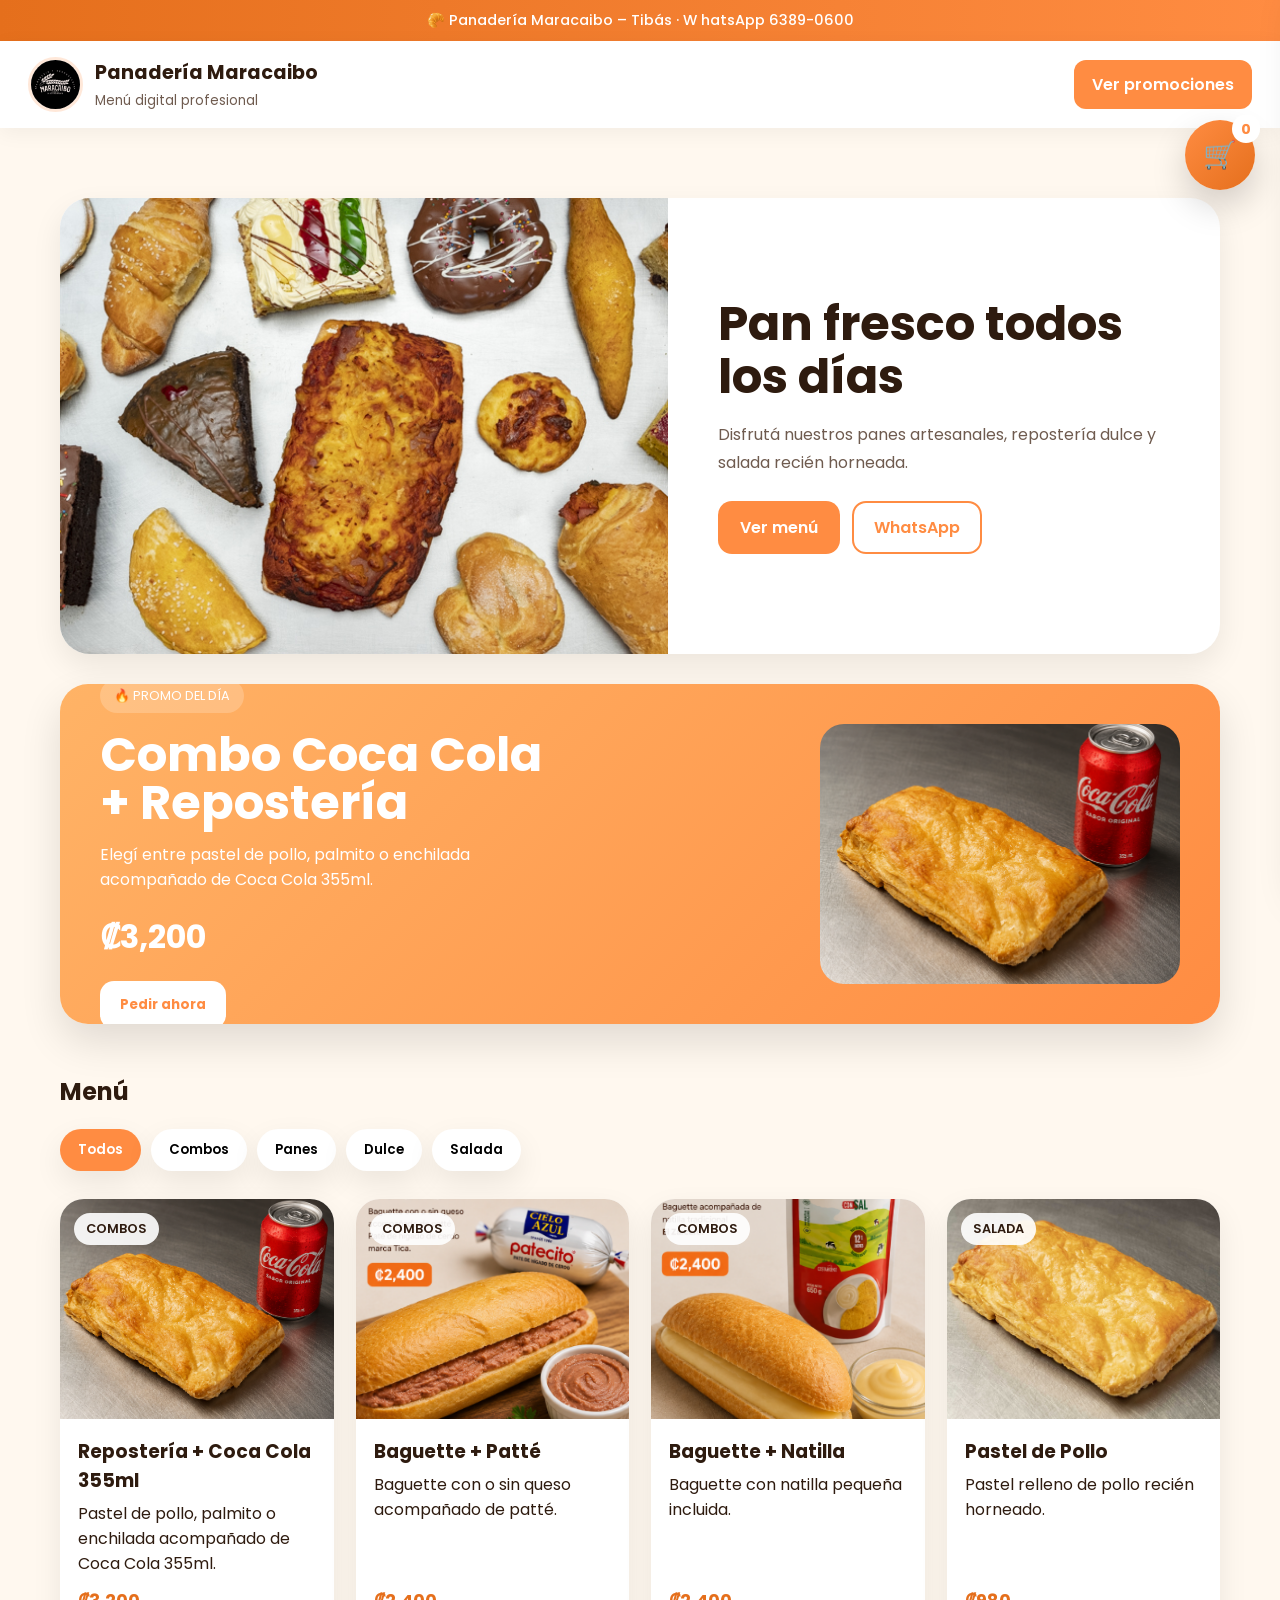
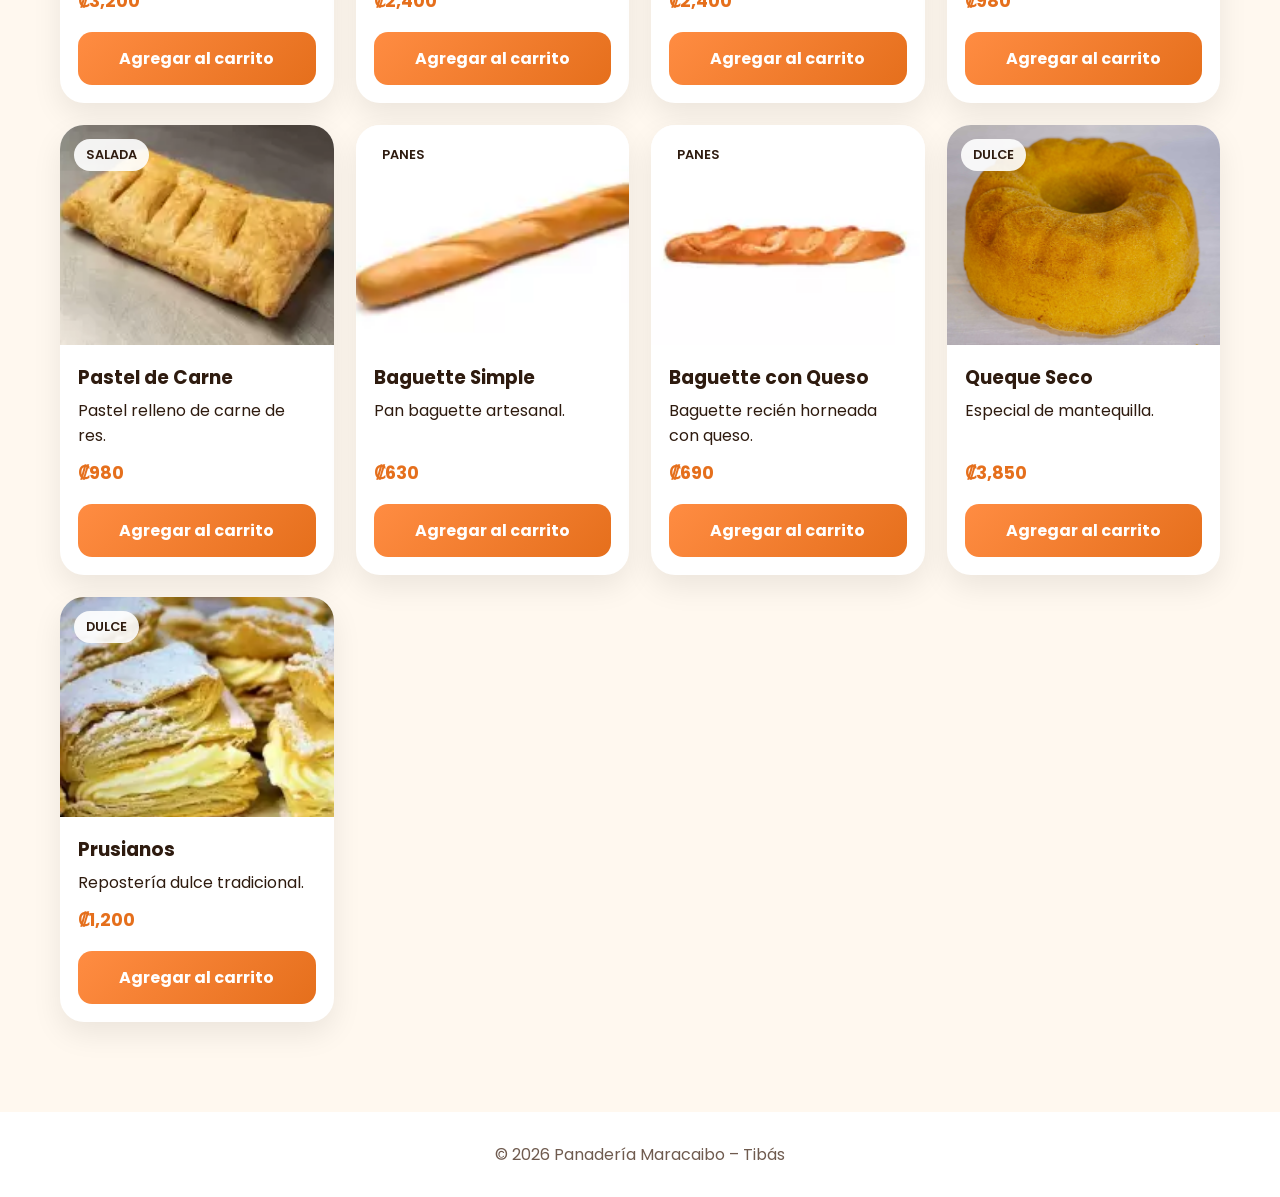
==== commit f239cfd4: "version sebastian" ====
--- a/index.html
+++ b/index.html
@@ -353,9 +353,9 @@
     </div>
     <!-- =========================
 FORMULARIO PEDIDOS
+
 PEGAR ARRIBA DEL FOOTER
 ========================= -->
-
     <div class="pedido-modal" id="pedidoModal">
 
         <div class="pedido-box">
@@ -378,11 +378,42 @@
 
                 <select id="metodoPago">
 
-                    <option>Efectivo</option>
-                    <option>Sinpe</option>
-                    <option>Tarjeta</option>
-
+
+                    <option value="Efectivo">
+                        Efectivo
+                    </option>
+
+                    <option value="Sinpe">
+                        Sinpe
+                    </option>
+
+                    <option value="Tarjeta">
+                        Tarjeta
+                    </option>
+
+               
                 </select>
+
+                <!-- SUBIR COMPROBANTE -->
+
+                <label class="upload-box" id="uploadBox">
+
+                    📸 Subir comprobante SINPE
+
+                    <input type="file" id="comprobante" accept="image/*" hidden>
+
+                </label>
+
+                <!-- PREVIEW -->
+
+                <img id="previewComprobante" style="
+                    width:100%;
+                    margin-top:15px;
+                    border-radius:20px;
+                    display:none;
+                    max-height:300px;
+                    object-fit:cover;
+                ">
 
                 <textarea id="comentarios" placeholder="Comentarios adicionales"></textarea>
 
--- a/static/css/style.css
+++ b/static/css/style.css
@@ -887,4 +887,143 @@
 
 transform:scale(1.1);
 
+}
+.upload-box{
+
+    display:none;
+
+    margin-top:15px;
+
+    border:2px dashed #ff8c42;
+
+    padding:20px;
+
+    border-radius:20px;
+
+    text-align:center;
+
+    cursor:pointer;
+
+    transition:.3s;
+
+    justify-content:center;
+
+    align-items:center;
+
+    font-weight:600;
+
+    color:#7a4b2a;
+
+    background:#fffaf5;
+}
+.upload-box:hover{
+
+    background:#fff4ec;
+
+    transform:scale(1.02);
+}
+
+
+.toast{
+
+    position:fixed;
+
+    bottom:30px;
+    right:30px;
+
+    color:white;
+
+    padding:16px 24px;
+
+    border-radius:15px;
+
+    font-weight:600;
+
+    box-shadow:0 10px 30px rgba(0,0,0,.2);
+
+    opacity:0;
+
+    transform:translateY(20px);
+
+    transition:.3s;
+
+    z-index:99999;
+}
+
+/* SUCCESS */
+
+.toast.success{
+
+    background:#2ecc71;
+}
+
+/* ERROR */
+
+.toast.error{
+
+    background:#e74c3c;
+}
+
+.toast.show{
+
+    opacity:1;
+
+    transform:translateY(0);
+}
+
+
+.pedido-modal{
+
+    position:fixed;
+
+    inset:0;
+
+    background:rgba(0,0,0,.5);
+
+    display:none;
+
+    justify-content:center;
+
+    align-items:flex-start;
+
+    overflow-y:auto;
+
+    padding:40px 20px;
+
+    z-index:9999;
+}
+
+
+.pedido-box{
+
+    width:100%;
+
+    max-width:550px;
+
+    background:white;
+
+    border-radius:30px;
+
+    padding:30px;
+
+    margin:auto;
+
+    animation:modalEntrada .3s ease;
+}
+
+@keyframes modalEntrada{
+
+    from{
+
+        opacity:0;
+
+        transform:translateY(30px);
+    }
+
+    to{
+
+        opacity:1;
+
+        transform:translateY(0);
+    }
 }
